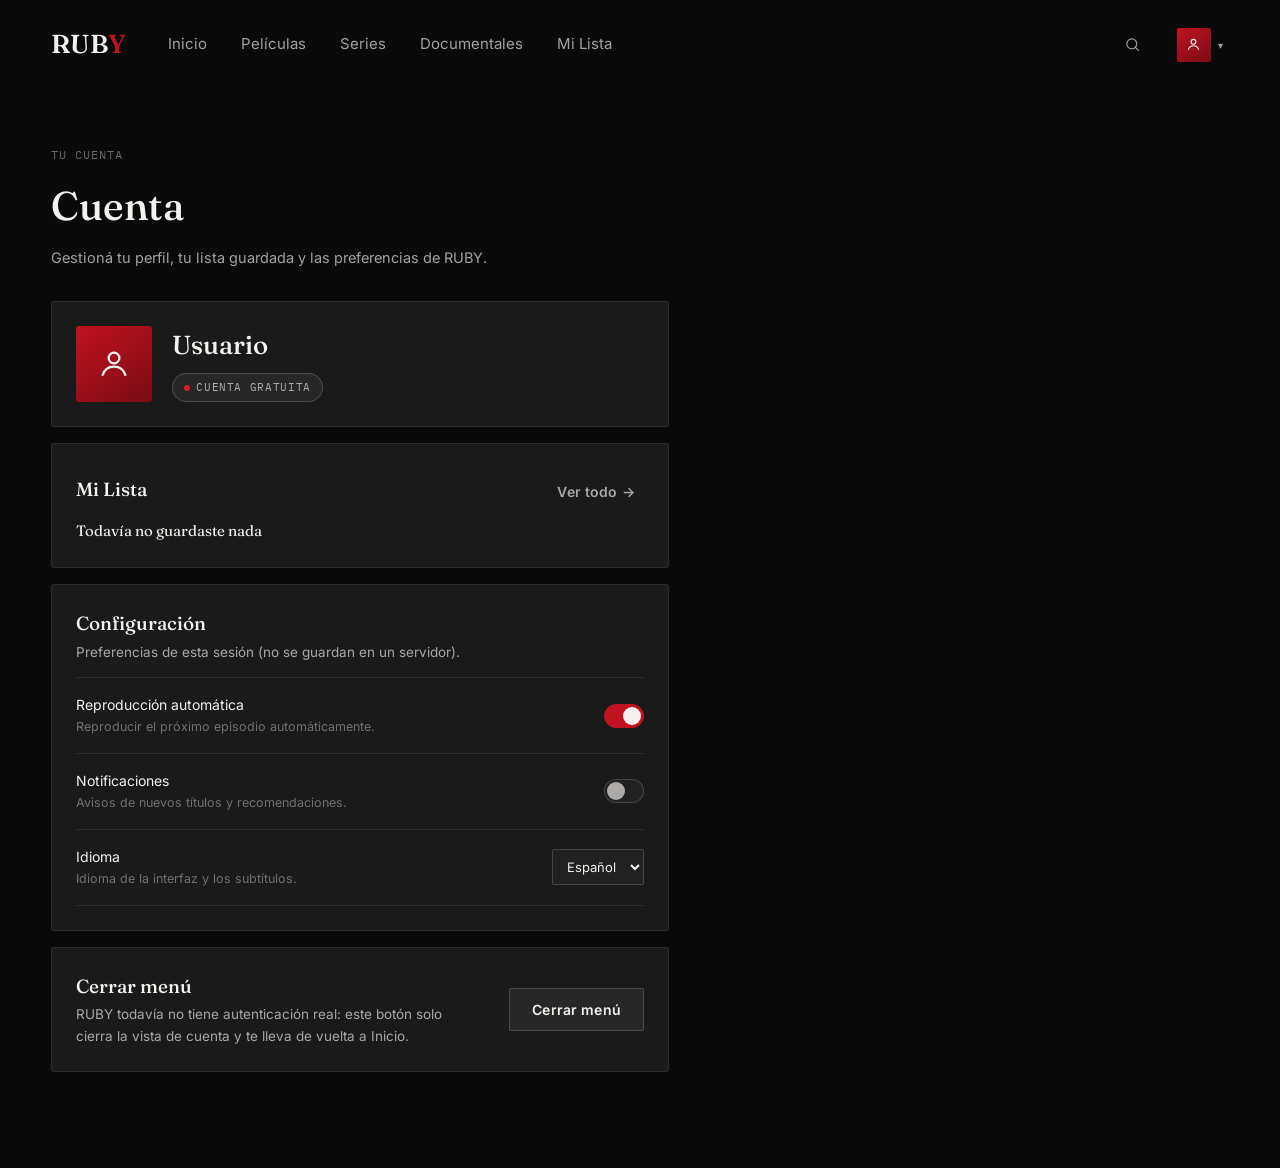
==== cuenta.html @ de13d518 "update" ====
<!DOCTYPE html>
<html lang="es">
<head>
  <meta charset="UTF-8" />
  <meta name="viewport" content="width=device-width, initial-scale=1.0" />
  <title>Cuenta — RUBY</title>
  <meta name="description" content="Gestioná tu perfil, tu lista y las preferencias de RUBY." />

  <link rel="preconnect" href="https://fonts.googleapis.com" />
  <link rel="preconnect" href="https://fonts.gstatic.com" crossorigin />
  <link
    href="https://fonts.googleapis.com/css2?family=Fraunces:ital,wght@0,400;0,500;0,600;1,400&family=Inter:wght@400;500;600;700&family=IBM+Plex+Mono:wght@400;500&display=swap"
    rel="stylesheet"
  />

  <link rel="stylesheet" href="css/styles.css" />
  <link rel="stylesheet" href="css/components.css" />
  <link rel="stylesheet" href="css/detail.css" />
  <link rel="stylesheet" href="css/account.css" />
  <link rel="stylesheet" href="css/responsive.css" />
</head>
<body>
  <a href="#main-content" class="skip-link visually-hidden">Saltar al contenido principal</a>

  <!-- ==================== NAVBAR (same component as index.html) ==================== -->
  <header class="navbar">
    <div class="navbar-inner">
      <a
        href="index.html"
        class="brand"
        data-brand-logo="assets/logo/logo.png"
        aria-label="RUBY, ir al inicio"
      >
        <span class="brand-mark" data-brand-wordmark>RUB<span>Y</span></span>
      </a>

      <nav class="nav-menu" aria-label="Navegación principal">
        <a href="index.html">Inicio</a>
        <a href="peliculas.html">Películas</a>
        <a href="series.html">Series</a>
        <a href="documentales.html">Documentales</a>
        <a href="mi-lista.html">Mi Lista</a>
      </nav>

      <div class="navbar-actions">
        <form class="search-form" data-search-form>
          <input
            type="text"
            class="search-input"
            data-search-input
            placeholder="Buscar títulos, géneros…"
            aria-label="Buscar en RUBY"
          />
          <button
            type="button"
            class="search-trigger"
            data-search-trigger
            aria-expanded="false"
            aria-label="Abrir búsqueda"
          >
            <svg class="icon" viewBox="0 0 24 24" fill="none" stroke="currentColor" stroke-width="1.6">
              <circle cx="11" cy="11" r="7" />
              <line x1="21" y1="21" x2="16.2" y2="16.2" />
            </svg>
          </button>
        </form>

        <div class="profile">
          <button
            type="button"
            class="profile-trigger"
            data-profile-trigger
            aria-expanded="false"
            aria-haspopup="true"
            aria-label="Cuenta de Usuario"
          >
            <span class="profile-avatar" aria-hidden="true">
              <svg viewBox="0 0 24 24" fill="none" stroke="currentColor" stroke-width="1.6">
                <circle cx="12" cy="8.2" r="3.4" />
                <path d="M4.6 19.4c1.15-3.65 3.95-5.7 7.4-5.7s6.25 2.05 7.4 5.7" />
              </svg>
            </span>
            <span class="profile-caret">&#9662;</span>
          </button>
          <div class="profile-menu" data-profile-menu role="menu">
            <a href="cuenta.html" class="profile-menu-header" role="menuitem">
              <span class="profile-avatar" aria-hidden="true">
                <svg viewBox="0 0 24 24" fill="none" stroke="currentColor" stroke-width="1.6">
                  <circle cx="12" cy="8.2" r="3.4" />
                  <path d="M4.6 19.4c1.15-3.65 3.95-5.7 7.4-5.7s6.25 2.05 7.4 5.7" />
                </svg>
              </span>
              <span class="profile-menu-name">Usuario</span>
            </a>
            <div class="profile-menu-divider"></div>
            <a href="mi-lista.html" role="menuitem">Mi Lista</a>
            <a href="cuenta.html" role="menuitem">Cuenta</a>
            <a href="#" role="menuitem" data-logout>Cerrar sesión</a>
          </div>
        </div>
      </div>
    </div>
  </header>

  <main id="main-content">
    <div class="catalog-header">
      <p class="catalog-header__eyebrow">Tu cuenta</p>
      <h1 class="catalog-header__title">Cuenta</h1>
      <p class="catalog-header__text">
        Gestioná tu perfil, tu lista guardada y las preferencias de RUBY.
      </p>
    </div>

    <section class="account" aria-label="Detalles de la cuenta">
      <!-- Avatar + Nombre + Tipo de cuenta -->
      <div class="account-card account-profile">
        <span class="account-avatar" aria-hidden="true">
          <svg viewBox="0 0 24 24" fill="none" stroke="currentColor" stroke-width="1.4">
            <circle cx="12" cy="8.2" r="3.4" />
            <path d="M4.6 19.4c1.15-3.65 3.95-5.7 7.4-5.7s6.25 2.05 7.4 5.7" />
          </svg>
        </span>
        <div>
          <h2 class="account-name">Usuario</h2>
          <span class="account-badge">Cuenta gratuita</span>
        </div>
      </div>

      <!-- Mi Lista -->
      <div class="account-card">
        <div class="account-card-head">
          <h3 class="account-card-title">Mi Lista</h3>
          <a href="mi-lista.html" class="btn btn--text">Ver todo →</a>
        </div>
        <p class="account-card-text">
          <span class="account-list-count" data-account-list-count>—</span>
        </p>
      </div>

      <!-- Configuración -->
      <div class="account-card">
        <h3 class="account-card-title">Configuración</h3>
        <p class="account-card-text">Preferencias de esta sesión (no se guardan en un servidor).</p>
        <ul class="account-settings">
          <li class="account-setting-row">
            <div>
              <p class="account-setting-label">Reproducción automática</p>
              <p class="account-setting-desc">Reproducir el próximo episodio automáticamente.</p>
            </div>
            <button type="button" class="toggle" data-toggle aria-pressed="true" aria-label="Reproducción automática">
              <span class="toggle-knob"></span>
            </button>
          </li>
          <li class="account-setting-row">
            <div>
              <p class="account-setting-label">Notificaciones</p>
              <p class="account-setting-desc">Avisos de nuevos títulos y recomendaciones.</p>
            </div>
            <button type="button" class="toggle" data-toggle aria-pressed="false" aria-label="Notificaciones">
              <span class="toggle-knob"></span>
            </button>
          </li>
          <li class="account-setting-row">
            <div>
              <p class="account-setting-label">Idioma</p>
              <p class="account-setting-desc">Idioma de la interfaz y los subtítulos.</p>
            </div>
            <select class="account-setting-select" data-language-select aria-label="Idioma">
              <option>Español</option>
              <option>Inglés</option>
              <option>Francés</option>
            </select>
          </li>
        </ul>
      </div>

      <!-- Cerrar menú -->
      <div class="account-card account-exit">
        <div>
          <h3 class="account-card-title">Cerrar menú</h3>
          <p class="account-card-text">
            RUBY todavía no tiene autenticación real: este botón solo cierra la vista de cuenta y te lleva de vuelta a Inicio.
          </p>
        </div>
        <button type="button" class="btn btn--ghost" data-close-account>Cerrar menú</button>
      </div>
    </section>
  </main>

  <div class="toast" data-toast></div>

  <script src="js/movies.js"></script>
  <script src="js/series.js"></script>
  <script src="js/lista.js"></script>
  <script src="js/interactions.js"></script>
  <script>
    document.addEventListener("DOMContentLoaded", () => {
      Interactions.init();

      // Mi Lista shortcut — reads the same RubyList store used by
      // mi-lista.html and pelicula.html, no separate data source.
      const countEl = document.querySelector("[data-account-list-count]");
      if (countEl) {
        const total = RubyList.getTitles().length;
        countEl.textContent = total
          ? `${total} título${total === 1 ? "" : "s"} guardado${total === 1 ? "" : "s"}`
          : "Todavía no guardaste nada";
      }

      // Configuración — purely visual, local to this tab, nothing persists.
      document.querySelectorAll("[data-toggle]").forEach((toggle) => {
        toggle.addEventListener("click", () => {
          const isOn = toggle.getAttribute("aria-pressed") === "true";
          toggle.setAttribute("aria-pressed", String(!isOn));
        });
      });

      // Cerrar menú — RUBY has no real authentication, so this just gives
      // feedback and returns the person to Inicio, no backend involved.
      const toast = document.querySelector("[data-toast]");
      const closeBtn = document.querySelector("[data-close-account]");
      if (closeBtn && toast) {
        closeBtn.addEventListener("click", () => {
          toast.textContent = "Cerrando la vista de cuenta…";
          toast.classList.add("toast--visible");
          setTimeout(() => {
            window.location.href = "index.html";
          }, 900);
        });
      }
    });
  </script>
</body>
</html>
---- css/styles.css ----
/* =========================================================================
   RUBY — Design Tokens, Reset & Base Type
   Design tokens, reset, and typographic foundation.
   ========================================================================= */

:root {
  /* Color */
  --color-bg: #0a0a0a;
  --color-bg-elevated: #121212;
  --color-surface: #1a1a1a;
  --color-surface-hi: #212121;
  --color-border: rgba(255, 255, 255, 0.08);
  --color-border-strong: rgba(255, 255, 255, 0.16);

  --color-white: #f3f2ee;
  --color-white-dim: rgba(243, 242, 238, 0.66);
  --color-white-faint: rgba(243, 242, 238, 0.4);

  --color-red: #c1121f;
  --color-red-hi: #d81e2c;
  --color-red-dim: #7a0c15;

  /* Poster tone families — stand in for real artwork */
  --tone-crimson-a: #3a0d12;
  --tone-crimson-b: #150506;
  --tone-slate-a: #23262b;
  --tone-slate-b: #0d0e10;
  --tone-amber-a: #3a2a10;
  --tone-amber-b: #140d04;
  --tone-moss-a: #1e2b1e;
  --tone-moss-b: #0a0f0a;
  --tone-teal-a: #10292b;
  --tone-teal-b: #051212;

  /* Type */
  --font-display: "Fraunces", "Iowan Old Style", "Georgia", serif;
  --font-body: "Inter", -apple-system, BlinkMacSystemFont, "Segoe UI", sans-serif;
  --font-mono: "IBM Plex Mono", "SFMono-Regular", Consolas, monospace;

  /* Layout */
  --gutter: clamp(20px, 4vw, 64px);
  --radius-sm: 3px;
  --radius-xs: 2px;
  --nav-height: 90px;

  /* Motion */
  --ease-out: cubic-bezier(0.16, 1, 0.3, 1);
  --ease-standard: cubic-bezier(0.4, 0, 0.2, 1);
  --dur-fast: 160ms;
  --dur-med: 320ms;
  --dur-slow: 560ms;
}

* {
  box-sizing: border-box;
}

html {
  color-scheme: dark;
  scroll-behavior: smooth;
}

@media (prefers-reduced-motion: reduce) {
  html {
    scroll-behavior: auto;
  }
  *,
  *::before,
  *::after {
    animation-duration: 0.001ms !important;
    animation-iteration-count: 1 !important;
    transition-duration: 0.001ms !important;
    scroll-behavior: auto !important;
  }
}

body {
  margin: 0;
  background: var(--color-bg);
  color: var(--color-white);
  font-family: var(--font-body);
  font-size: 15px;
  line-height: 1.5;
  -webkit-font-smoothing: antialiased;
  text-rendering: optimizeLegibility;
}

img,
svg {
  display: block;
  max-width: 100%;
}

button {
  font-family: inherit;
  color: inherit;
  background: none;
  border: none;
  cursor: pointer;
}

a {
  color: inherit;
  text-decoration: none;
}

ul {
  list-style: none;
  margin: 0;
  padding: 0;
}

h1,
h2,
h3,
p {
  margin: 0;
}

input {
  font-family: inherit;
  color: inherit;
}

::selection {
  background: var(--color-red);
  color: var(--color-white);
}

/* Visible keyboard focus everywhere — never suppressed */
:focus-visible {
  outline: 2px solid var(--color-red-hi);
  outline-offset: 3px;
  border-radius: var(--radius-xs);
}

.visually-hidden {
  position: absolute;
  width: 1px;
  height: 1px;
  padding: 0;
  margin: -1px;
  overflow: hidden;
  clip: rect(0, 0, 0, 0);
  white-space: nowrap;
  border: 0;
}

/* Skip link — hidden like any .visually-hidden content until a keyboard
   user tabs to it, at which point it needs to become visible again. */
.skip-link:focus {
  position: fixed;
  top: 12px;
  left: 12px;
  width: auto;
  height: auto;
  padding: 12px 18px;
  margin: 0;
  overflow: visible;
  clip: auto;
  white-space: normal;
  z-index: 1000;
  background: var(--color-red);
  color: var(--color-white);
  font-size: 13.5px;
  font-weight: 600;
  border-radius: var(--radius-xs);
}

/* Shared meta-row / micro-typography ------------------------------------ */

.meta-row {
  display: flex;
  align-items: center;
  flex-wrap: wrap;
  gap: 6px;
  font-family: var(--font-mono);
  font-size: 12.5px;
  letter-spacing: 0.02em;
  color: var(--color-white-dim);
}

.meta-item {
  white-space: nowrap;
}

.meta-dot {
  color: var(--color-white-faint);
}

.meta-rating {
  color: var(--color-white);
}

.rating-mark {
  color: var(--color-red-hi);
  margin-right: 3px;
  font-size: 11px;
  vertical-align: 1px;
}

.meta-maturity {
  border: 1px solid var(--color-border-strong);
  padding: 1px 6px;
  border-radius: var(--radius-xs);
  font-size: 11px;
}

.genre-tags {
  display: flex;
  flex-wrap: wrap;
  gap: 6px;
}

.genre-tag {
  font-family: var(--font-mono);
  font-size: 11px;
  letter-spacing: 0.03em;
  text-transform: uppercase;
  color: var(--color-white-dim);
  border: 1px solid var(--color-border-strong);
  padding: 3px 8px;
  border-radius: var(--radius-xs);
}

/* Spine badge — RUBY catalog numbering, echoes a numbered film collection */
.spine {
  font-family: var(--font-mono);
  font-size: 10.5px;
  letter-spacing: 0.04em;
  color: var(--color-white-dim);
  background: rgba(10, 10, 10, 0.72);
  border: 1px solid var(--color-border-strong);
  padding: 2px 6px;
  border-radius: var(--radius-xs);
}

/* =========================================================================
   RUBY — Layout: Navbar, Hero, Rows
   Navbar, hero, and the row/section scaffolding.
   ========================================================================= */

/* Navbar ----------------------------------------------------------------- */

.navbar {
  position: fixed;
  top: 0;
  left: 0;
  right: 0;
  z-index: 100;
  height: var(--nav-height);
  display: flex;
  align-items: center;
  padding: 0 var(--gutter);
  background: linear-gradient(
    to bottom,
    rgba(10, 10, 10, 0.9) 0%,
    rgba(10, 10, 10, 0.55) 60%,
    transparent 100%
  );
  transition: background var(--dur-med) var(--ease-standard),
    border-color var(--dur-med) var(--ease-standard);
  border-bottom: 1px solid transparent;
}

.navbar--solid {
  background: rgba(9, 9, 9, 0.92);
  backdrop-filter: none;
  border-bottom: 1px solid var(--color-border);
}

.navbar-inner {
  width: 100%;
  display: flex;
  align-items: center;
  gap: 40px;
}

.brand {
  display: flex;
  align-items: baseline;
  gap: 2px;
  flex-shrink: 0;
}

.brand-mark {
  font-family: var(--font-display);
  font-weight: 600;
  font-size: 26px;
  letter-spacing: 0.01em;
  color: var(--color-white);
}

.brand-mark span {
  color: var(--color-red);
}

.brand-logo-img {
  display: block;
  height: 35px;
  width: auto;
}

.nav-menu {
  display: flex;
  align-items: center;
  gap: 30px;
  flex: 1;
}

.nav-menu a {
  font-size: 15px;
  color: var(--color-white-dim);
  padding: 6px 2px;
  border-bottom: 1px solid transparent;
  transition: color var(--dur-fast) var(--ease-standard),
    border-color var(--dur-fast) var(--ease-standard);
}

.nav-menu a:hover {
  color: var(--color-white);
  border-bottom-color: var(--color-border-strong);
}

.nav-menu a.is-current {
  color: var(--color-white);
  border-bottom-color: var(--color-red);
}

.navbar-actions {
  display: flex;
  align-items: center;
  gap: 20px;
  margin-left: auto;
}

/* Search ------------------------------------------------------------------ */

.search-form {
  display: flex;
  align-items: center;
  position: relative;
}

.search-trigger {
  width: 36px;
  height: 36px;
  display: grid;
  place-items: center;
  border-radius: var(--radius-xs);
  color: var(--color-white-dim);
  transition: color var(--dur-fast) var(--ease-standard);
}

.search-trigger:hover {
  color: var(--color-white);
}

.search-input {
  width: 0;
  opacity: 0;
  pointer-events: none;
  background: var(--color-surface);
  border: 1px solid var(--color-border-strong);
  border-radius: var(--radius-xs);
  padding: 7px 10px;
  font-size: 13px;
  color: var(--color-white);
  transition: width var(--dur-med) var(--ease-out), opacity var(--dur-fast) var(--ease-standard);
  position: absolute;
  right: 38px;
}

.search-input::placeholder {
  color: var(--color-white-faint);
}

.search-form--open .search-input {
  width: 220px;
  opacity: 1;
  pointer-events: auto;
}

/* Profile ------------------------------------------------------------------ */

.profile {
  position: relative;
}

.profile-trigger {
  display: flex;
  align-items: center;
  gap: 7px;
}

.profile-avatar {
  width: 34px;
  height: 34px;
  border-radius: var(--radius-xs);
  background: linear-gradient(145deg, var(--color-red), var(--color-red-dim, #7a0c15));
  display: grid;
  place-items: center;
  font-family: var(--font-display);
  font-size: 14px;
  font-weight: 600;
  color: var(--color-white);
  flex-shrink: 0;
}

.profile-avatar svg {
  width: 17px;
  height: 17px;
}

.profile-caret {
  color: var(--color-white-dim);
  font-size: 10px;
  transition: transform var(--dur-fast) var(--ease-standard);
}

.profile-trigger[aria-expanded="true"] .profile-caret {
  transform: rotate(180deg);
}

.profile-menu {
  position: absolute;
  top: calc(100% + 14px);
  right: 0;
  min-width: 200px;
  background: var(--color-surface);
  border: 1px solid var(--color-border-strong);
  border-radius: var(--radius-sm);
  padding: 6px;
  opacity: 0;
  visibility: hidden;
  transform: translateY(-6px);
  transition: opacity var(--dur-fast) var(--ease-out),
    transform var(--dur-fast) var(--ease-out), visibility var(--dur-fast);
}

.profile-menu--open {
  opacity: 1;
  visibility: visible;
  transform: translateY(0);
}

.profile-menu-header {
  display: flex;
  align-items: center;
  gap: 10px;
  padding: 8px;
  border-radius: var(--radius-xs);
}

.profile-menu-header .profile-avatar {
  width: 30px;
  height: 30px;
}

.profile-menu-header .profile-avatar svg {
  width: 15px;
  height: 15px;
}

.profile-menu-name {
  font-size: 13.5px;
  font-weight: 600;
  color: var(--color-white);
}

.profile-menu a {
  display: block;
  padding: 9px 10px;
  font-size: 13px;
  color: var(--color-white-dim);
  border-radius: var(--radius-xs);
}

.profile-menu a:hover,
.profile-menu-header:hover {
  background: var(--color-surface-hi);
  color: var(--color-white);
}

.profile-menu-divider {
  height: 1px;
  background: var(--color-border);
  margin: 6px 4px;
}

/* Hero --------------------------------------------------------------------- */

/* Hero Slider ------------------------------------------------------------ */

.hero-slider {
  position: relative;
  height: 88vh;
  min-height: 560px;
  overflow: hidden;
}

.hero-slides {
  position: relative;
  width: 100%;
  height: 100%;
}

.hero-slide {
  position: absolute;
  inset: 0;
  display: flex;
  align-items: flex-end;
  opacity: 0;
  pointer-events: none;
  transition: opacity var(--dur-slow) var(--ease-standard);
}

.hero-slide--active {
  opacity: 1;
  pointer-events: auto;
}

.hero-backdrop {
  position: absolute;
  inset: 0;
  z-index: 0;
}

.hero-backdrop::before {
  content: "";
  position: absolute;
  inset: 0;
  background: radial-gradient(120% 90% at 78% 20%, var(--tone-a, #2a2a2a) 0%, var(--tone-b, #0a0a0a) 62%);
}

.backdrop--tone-crimson {
  --tone-a: var(--tone-crimson-a);
  --tone-b: var(--tone-crimson-b);
}

.hero-backdrop-img {
  position: absolute;
  inset: 0;
  width: 100%;
  height: 100%;
  object-fit: cover;
  opacity: 0;
  transition: opacity var(--dur-slow) var(--ease-standard);
}

.hero-backdrop-img.is-loaded {
  opacity: 1;
}

.hero-backdrop::after {
  content: "";
  position: absolute;
  inset: 0;
  background: linear-gradient(
    to top,
    var(--color-bg) 0%,
    rgba(10, 10, 10, 0.55) 38%,
    rgba(10, 10, 10, 0.15) 62%,
    rgba(10, 10, 10, 0.55) 100%
  );
}

.hero-grain {
  position: absolute;
  inset: 0;
  opacity: 0.05;
  mix-blend-mode: overlay;
  pointer-events: none;
}

.hero-content {
  position: relative;
  z-index: 1;
  width: 100%;
  padding: 0 var(--gutter) 72px;
  max-width: 760px;
}

.hero-spine {
  display: inline-block;
  margin-bottom: 18px;
}

.hero-title {
  font-family: var(--font-display);
  font-weight: 500;
  font-size: clamp(40px, 6vw, 76px);
  line-height: 1.02;
  letter-spacing: -0.01em;
  color: var(--color-white);
  margin-bottom: 14px;
}

.hero-tagline {
  font-family: var(--font-display);
  font-style: italic;
  font-weight: 400;
  font-size: 17px;
  color: var(--color-white-dim);
  margin-bottom: 18px;
}

.hero-meta {
  display: flex;
  align-items: center;
  flex-wrap: wrap;
  gap: 10px;
  margin-bottom: 20px;
}

.hero-genres {
  font-family: var(--font-mono);
  font-size: 12.5px;
  color: var(--color-white-dim);
  letter-spacing: 0.02em;
}

.hero-description {
  font-size: 15.5px;
  line-height: 1.6;
  color: var(--color-white-dim);
  max-width: 52ch;
  margin-bottom: 30px;
}

.hero-actions {
  display: flex;
  align-items: center;
  gap: 12px;
  flex-wrap: wrap;
}

/* Hero Slider — arrows & dots --------------------------------------------- */

.hero-arrow {
  position: absolute;
  top: 50%;
  transform: translateY(-50%);
  z-index: 2;
  width: 44px;
  height: 44px;
  display: grid;
  place-items: center;
  font-size: 22px;
  color: var(--color-white);
  background: rgba(10, 10, 10, 0.35);
  border: 1px solid var(--color-border-strong);
  border-radius: var(--radius-sm);
  opacity: 0;
  transition: opacity var(--dur-fast) var(--ease-standard),
    background var(--dur-fast) var(--ease-standard);
}

.hero-slider:hover .hero-arrow,
.hero-slider:focus-within .hero-arrow {
  opacity: 1;
}

.hero-arrow:hover {
  background: rgba(10, 10, 10, 0.6);
}

.hero-arrow--prev {
  left: var(--gutter);
}

.hero-arrow--next {
  right: var(--gutter);
}

.hero-dots {
  position: absolute;
  z-index: 2;
  right: var(--gutter);
  bottom: 28px;
  display: flex;
  align-items: center;
  gap: 8px;
}

.hero-dot {
  width: 22px;
  height: 3px;
  border-radius: 2px;
  background: rgba(255, 255, 255, 0.28);
  transition: background var(--dur-fast) var(--ease-standard),
    width var(--dur-fast) var(--ease-standard);
}

.hero-dot:hover {
  background: rgba(255, 255, 255, 0.5);
}

.hero-dot--active {
  width: 34px;
  background: var(--color-red);
}

/* Rows ----------------------------------------------------------------------- */

.rows {
  position: relative;
  z-index: 1;
  padding: 8px 0 96px;
  margin-top: -64px;
}

.row {
  margin-bottom: 56px;
}

.row-header {
  display: flex;
  align-items: baseline;
  justify-content: space-between;
  padding: 0 var(--gutter);
  margin-bottom: 18px;
}

.row-title {
  font-family: var(--font-display);
  font-weight: 500;
  font-size: 26px;
  letter-spacing: -0.005em;
  color: var(--color-white);
}

.row-track-wrap {
  position: relative;
}

.row-scroller {
  display: flex;
  gap: 20px;
  overflow-x: auto;
  scroll-snap-type: x proximity;
  padding: 8px var(--gutter) 18px;
  scrollbar-width: none;
}

.row-scroller::-webkit-scrollbar {
  display: none;
}

.row-nav {
  position: absolute;
  top: 0;
  bottom: 18px;
  width: 60px;
  display: flex;
  align-items: center;
  justify-content: center;
  font-size: 24px;
  color: var(--color-white);
  background: linear-gradient(to right, var(--color-bg) 10%, transparent);
  opacity: 0;
  pointer-events: none;
  transition: opacity var(--dur-fast) var(--ease-standard);
  z-index: 2;
}

.row-nav--next {
  right: 0;
  background: linear-gradient(to left, var(--color-bg) 10%, transparent);
}

.row-nav--prev {
  left: 0;
}

.row-track-wrap:hover .row-nav {
  opacity: 1;
  pointer-events: auto;
}

.row-nav--hidden {
  opacity: 0 !important;
  pointer-events: none;
}
---- css/components.css ----
/* =========================================================================
   RUBY — Components
   Buttons, poster cards, poster tone gradients, hover-detail card.
   ========================================================================= */

/* Buttons ------------------------------------------------------------------ */

.btn {
  display: inline-flex;
  align-items: center;
  gap: 8px;
  padding: 12px 22px;
  font-size: 14px;
  font-weight: 600;
  letter-spacing: 0.01em;
  border-radius: var(--radius-xs);
  transition: background var(--dur-fast) var(--ease-standard),
    border-color var(--dur-fast) var(--ease-standard),
    color var(--dur-fast) var(--ease-standard),
    transform var(--dur-fast) var(--ease-out);
}

.btn:active {
  transform: scale(0.98);
}

.btn--primary {
  background: var(--color-white);
  color: #111;
  border: 1px solid var(--color-white);
}

.btn--primary:hover {
  background: #d8d6d0;
}

.btn--ghost {
  background: rgba(255, 255, 255, 0.06);
  color: var(--color-white);
  border: 1px solid var(--color-border-strong);
}

.btn--ghost:hover {
  background: rgba(255, 255, 255, 0.12);
}

.btn--text {
  background: transparent;
  color: var(--color-white-dim);
  border: 1px solid transparent;
  padding: 12px 8px;
}

.btn--text:hover {
  color: var(--color-white);
}

.btn--details {
  width: 100%;
  justify-content: center;
  background: var(--color-red);
  color: var(--color-white);
  border: 1px solid var(--color-red);
  margin-top: 14px;
}

.btn--details:hover {
  background: var(--color-red-hi);
  border-color: var(--color-red-hi);
}

.icon {
  width: 17px;
  height: 17px;
  flex-shrink: 0;
}

/* Poster tone gradients ------------------------------------------------------ */

.poster--tone-crimson,
.hover-card__poster.poster--tone-crimson {
  background: linear-gradient(155deg, var(--tone-crimson-a) 0%, var(--tone-crimson-b) 100%);
}
.poster--tone-slate,
.hover-card__poster.poster--tone-slate {
  background: linear-gradient(155deg, var(--tone-slate-a) 0%, var(--tone-slate-b) 100%);
}
.poster--tone-amber,
.hover-card__poster.poster--tone-amber {
  background: linear-gradient(155deg, var(--tone-amber-a) 0%, var(--tone-amber-b) 100%);
}
.poster--tone-moss,
.hover-card__poster.poster--tone-moss {
  background: linear-gradient(155deg, var(--tone-moss-a) 0%, var(--tone-moss-b) 100%);
}
.poster--tone-teal,
.hover-card__poster.poster--tone-teal {
  background: linear-gradient(155deg, var(--tone-teal-a) 0%, var(--tone-teal-b) 100%);
}

/* Poster card ---------------------------------------------------------------- */

.card {
  display: block;
  flex: 0 0 auto;
  width: 250px;
  scroll-snap-align: start;
  cursor: pointer;
  border-radius: var(--radius-sm);
}

.poster {
  position: relative;
  aspect-ratio: 2 / 3;
  border-radius: var(--radius-sm);
  overflow: hidden;
  border: 1px solid var(--color-border);
  transition: transform var(--dur-med) var(--ease-out),
    border-color var(--dur-med) var(--ease-standard),
    box-shadow var(--dur-med) var(--ease-out);
}

.poster-inner {
  position: absolute;
  inset: 0;
  display: grid;
  place-items: center;
}

.poster-initial {
  font-family: var(--font-display);
  font-weight: 500;
  font-size: 74px;
  color: rgba(243, 242, 238, 0.14);
}

.poster-img {
  position: absolute;
  inset: 0;
  width: 100%;
  height: 100%;
  object-fit: cover;
  opacity: 0;
  transition: opacity var(--dur-slow) var(--ease-standard);
}

.poster-img.is-loaded {
  opacity: 1;
}

.poster .spine {
  position: absolute;
  left: 8px;
  bottom: 8px;
}

.card-info {
  padding: 13px 2px 0;
}

.card-title {
  font-size: 16px;
  font-weight: 600;
  color: var(--color-white);
  margin-bottom: 5px;
  white-space: nowrap;
  overflow: hidden;
  text-overflow: ellipsis;
}

.card .meta-row {
  font-size: 13.5px;
}

.card:hover .poster,
.card:focus-visible .poster,
.card--active .poster {
  transform: scale(1.045);
  border-color: var(--color-border-strong);
  box-shadow: 0 18px 40px -12px rgba(0, 0, 0, 0.7);
  z-index: 5;
}

/* Floating hover-detail card -------------------------------------------------- */

.hover-card {
  position: fixed;
  width: 270px;
  /* Explicitly above every row/card stacking context (.rows sits at 1,
     row-nav at 2, navbar at 100) so it can never end up behind a poster,
     while staying below the toast (300) and skip-link (1000). */
  z-index: 260;
  background: var(--color-surface);
  border: 1px solid var(--color-border-strong);
  border-radius: var(--radius-sm);
  box-shadow: 0 24px 60px -16px rgba(0, 0, 0, 0.8);
  opacity: 0;
  visibility: hidden;
  transform: scale(0.94) translateY(6px);
  transform-origin: var(--origin-x, 50%) 100%;
  transition: opacity var(--dur-med) var(--ease-out),
    transform var(--dur-med) var(--ease-out), visibility var(--dur-med);
  pointer-events: none;
  overflow: hidden;
}

.hover-card--visible {
  opacity: 1;
  visibility: visible;
  transform: scale(1) translateY(0);
  pointer-events: auto;
}

.hover-card__poster {
  position: relative;
  aspect-ratio: 16 / 8;
  display: grid;
  place-items: center;
}

.hover-card__poster-img {
  position: absolute;
  inset: 0;
  width: 100%;
  height: 100%;
  object-fit: cover;
  opacity: 0;
  transition: opacity var(--dur-slow) var(--ease-standard);
}

.hover-card__poster-img.is-loaded {
  opacity: 1;
}

.hover-card__initial {
  font-family: var(--font-display);
  font-weight: 500;
  font-size: 37px;
  color: rgba(243, 242, 238, 0.16);
}

.hover-card__spine {
  position: absolute;
  left: 10px;
  bottom: 10px;
  font-family: var(--font-mono);
  font-size: 10.5px;
  letter-spacing: 0.04em;
  color: var(--color-white-dim);
  background: rgba(10, 10, 10, 0.72);
  border: 1px solid var(--color-border-strong);
  padding: 2px 6px;
  border-radius: var(--radius-xs);
}

.hover-card__body {
  padding: 15px;
}

.hover-card__title {
  font-family: var(--font-display);
  font-weight: 500;
  font-size: 18.5px;
  color: var(--color-white);
  margin-bottom: 7px;
}

.hover-card__meta {
  margin-bottom: 10px;
}

.hover-card__genres {
  margin-bottom: 11px;
}

.hover-card__desc {
  font-size: 14px;
  line-height: 1.5;
  color: var(--color-white-dim);
}

.hover-card .btn--details {
  padding: 11px 20px;
  font-size: 15px;
  margin-top: 12px;
}

/* Catalog page header ------------------------------------------------------
   Used by pages that list titles without a hero slider above them
   (series.html, mi-lista.html) — a plain title + intro line that clears
   the fixed navbar on its own. */

.catalog-header {
  padding: calc(var(--nav-height) + 56px) var(--gutter) 8px;
  max-width: 640px;
}

.catalog-header__eyebrow {
  font-family: var(--font-mono);
  font-size: 12px;
  letter-spacing: 0.08em;
  text-transform: uppercase;
  color: var(--color-white-faint);
  margin-bottom: 12px;
}

.catalog-header__title {
  font-family: var(--font-display);
  font-weight: 500;
  font-size: 40px;
  color: var(--color-white);
  margin-bottom: 10px;
}

.catalog-header__text {
  font-size: 14.5px;
  line-height: 1.6;
  color: var(--color-white-dim);
  max-width: 56ch;
}

/* .rows normally carries a negative top margin to blend into the hero
   slider above it (see styles.css) — pages with a plain header instead
   need that reset so rows don't get pulled up under the title. */
.rows--flat {
  margin-top: 0;
}
---- css/detail.css ----
/* =========================================================================
   RUBY — Detail Page
   Banner, factsheet, related rows spacing, toast, not-found state.
   ========================================================================= */

/* Banner --------------------------------------------------------------------- */

.movie-banner {
  position: relative;
  min-height: 62vh;
  display: flex;
  align-items: flex-end;
  overflow: hidden;
  padding-top: var(--nav-height);
}

.movie-banner-backdrop {
  position: absolute;
  inset: 0;
  z-index: 0;
}

.movie-banner-backdrop::before {
  content: "";
  position: absolute;
  inset: 0;
  background: radial-gradient(120% 90% at 82% 12%, var(--tone-a, #2a2a2a) 0%, var(--tone-b, #0a0a0a) 60%);
}

.movie-banner-backdrop::after {
  content: "";
  position: absolute;
  inset: 0;
  background: linear-gradient(
    to top,
    var(--color-bg) 0%,
    rgba(10, 10, 10, 0.5) 42%,
    rgba(10, 10, 10, 0.2) 68%,
    rgba(10, 10, 10, 0.6) 100%
  );
}

.movie-banner-backdrop-img {
  position: absolute;
  inset: 0;
  width: 100%;
  height: 100%;
  object-fit: cover;
  opacity: 0;
  transition: opacity var(--dur-slow) var(--ease-standard);
}

.movie-banner-backdrop-img.is-loaded {
  opacity: 1;
}

.movie-banner-content {
  position: relative;
  z-index: 1;
  width: 100%;
  display: flex;
  align-items: flex-end;
  gap: 32px;
  padding: 0 var(--gutter) 56px;
}

.movie-poster-frame {
  flex: 0 0 auto;
  width: 200px;
  display: none; /* shown from tablet breakpoint up, see responsive.css */
}

.movie-poster {
  position: relative;
  aspect-ratio: 2 / 3;
  border-radius: var(--radius-sm);
  overflow: hidden;
  border: 1px solid var(--color-border-strong);
  box-shadow: 0 28px 60px -16px rgba(0, 0, 0, 0.75);
}

.movie-poster .poster-inner {
  position: absolute;
  inset: 0;
  display: grid;
  place-items: center;
}

.movie-poster .poster-initial {
  font-family: var(--font-display);
  font-weight: 500;
  font-size: 64px;
  color: rgba(243, 242, 238, 0.14);
}

.movie-poster .spine {
  position: absolute;
  left: 10px;
  bottom: 10px;
}

.movie-banner-info {
  flex: 1 1 auto;
  min-width: 0;
  max-width: 720px;
}

.movie-title {
  font-family: var(--font-display);
  font-weight: 500;
  font-size: clamp(32px, 4.6vw, 54px);
  line-height: 1.04;
  letter-spacing: -0.01em;
  color: var(--color-white);
  margin-bottom: 10px;
}

.movie-tagline {
  font-family: var(--font-display);
  font-style: italic;
  font-size: 16px;
  color: var(--color-white-dim);
  margin-bottom: 14px;
}

.movie-meta {
  display: flex;
  align-items: center;
  flex-wrap: wrap;
  gap: 10px;
  margin-bottom: 14px;
}

.movie-genre-tags {
  margin-bottom: 24px;
}

.movie-actions {
  display: flex;
  align-items: center;
  flex-wrap: wrap;
  gap: 12px;
}

.btn[aria-pressed="true"] {
  background: rgba(193, 18, 31, 0.16);
  border-color: var(--color-red);
  color: var(--color-white);
}

/* Synopsis + factsheet ---------------------------------------------------- */

.movie-details {
  padding: 48px var(--gutter) 8px;
}

.movie-details-grid {
  display: grid;
  grid-template-columns: minmax(0, 1fr) minmax(0, 320px);
  gap: 56px;
  max-width: 1180px;
}

.section-label {
  font-family: var(--font-mono);
  font-size: 12px;
  letter-spacing: 0.08em;
  text-transform: uppercase;
  color: var(--color-white-faint);
  margin-bottom: 14px;
}

.movie-synopsis p {
  font-size: 16px;
  line-height: 1.75;
  color: var(--color-white-dim);
  max-width: 62ch;
}

.factsheet {
  margin: 0;
  border-top: 1px solid var(--color-border);
}

.factsheet-row {
  display: grid;
  grid-template-columns: 100px 1fr;
  gap: 16px;
  padding: 12px 0;
  border-bottom: 1px solid var(--color-border);
}

.factsheet-row dt {
  font-family: var(--font-mono);
  font-size: 11.5px;
  letter-spacing: 0.03em;
  text-transform: uppercase;
  color: var(--color-white-faint);
}

.factsheet-row dd {
  margin: 0;
  font-size: 13.5px;
  color: var(--color-white);
  line-height: 1.5;
}

/* Related rows sit lower on this page, no negative overlap like the home hero */
.movie-details + .rows {
  margin-top: 8px;
  padding-top: 8px;
}

/* Toast --------------------------------------------------------------------- */

.toast {
  position: fixed;
  left: 50%;
  bottom: 28px;
  transform: translate(-50%, 12px);
  z-index: 300;
  background: var(--color-surface);
  border: 1px solid var(--color-border-strong);
  color: var(--color-white);
  font-size: 13px;
  padding: 11px 18px;
  border-radius: var(--radius-sm);
  opacity: 0;
  pointer-events: none;
  transition: opacity var(--dur-med) var(--ease-out), transform var(--dur-med) var(--ease-out);
}

.toast--visible {
  opacity: 1;
  transform: translate(-50%, 0);
}

/* Not found ------------------------------------------------------------------ */

.not-found {
  min-height: 70vh;
  display: flex;
  flex-direction: column;
  align-items: flex-start;
  justify-content: center;
  padding: 0 var(--gutter);
  max-width: 520px;
}

/* The `hidden` attribute and the `.not-found` class have equal
   specificity, so without this rule the display:flex above wins the
   cascade and the 404 state paints for a frame before detail.js decides
   whether to show it. This rule is what fixes that flash. */
.not-found[hidden] {
  display: none;
}

.not-found__eyebrow {
  font-family: var(--font-mono);
  font-size: 12px;
  letter-spacing: 0.08em;
  text-transform: uppercase;
  color: var(--color-red-hi);
  margin-bottom: 12px;
}

.not-found__title {
  font-family: var(--font-display);
  font-weight: 500;
  font-size: 32px;
  color: var(--color-white);
  margin-bottom: 10px;
}

.not-found__text {
  font-size: 14.5px;
  color: var(--color-white-dim);
  margin-bottom: 26px;
  line-height: 1.6;
}
---- css/account.css ----
/* =========================================================================
   RUBY — Account page
   Streaming-platform-style "Cuenta" view: profile summary, Mi Lista
   shortcut, mock settings and the (non-authenticated) exit action.
   ========================================================================= */

.account {
  padding: 24px var(--gutter) 96px;
  max-width: 720px;
  display: flex;
  flex-direction: column;
  gap: 16px;
}

.account-card {
  background: var(--color-surface);
  border: 1px solid var(--color-border);
  border-radius: var(--radius-sm);
  padding: 24px;
}

.account-card-head {
  display: flex;
  align-items: center;
  justify-content: space-between;
  gap: 12px;
  margin-bottom: 4px;
}

.account-card-title {
  font-family: var(--font-display);
  font-weight: 500;
  font-size: 19px;
  color: var(--color-white);
  margin: 0 0 4px;
}

.account-card-text {
  font-size: 13.5px;
  line-height: 1.6;
  color: var(--color-white-dim);
  margin: 0;
}

/* Profile summary ------------------------------------------------------- */

.account-profile {
  display: flex;
  align-items: center;
  gap: 20px;
}

.account-avatar {
  width: 76px;
  height: 76px;
  flex-shrink: 0;
  border-radius: var(--radius-sm);
  background: linear-gradient(145deg, var(--color-red), var(--color-red-dim, #7a0c15));
  display: grid;
  place-items: center;
  color: var(--color-white);
}

.account-avatar svg {
  width: 38px;
  height: 38px;
}

.account-name {
  font-family: var(--font-display);
  font-weight: 500;
  font-size: 26px;
  color: var(--color-white);
  margin: 0 0 8px;
}

.account-badge {
  display: inline-flex;
  align-items: center;
  gap: 6px;
  font-family: var(--font-mono);
  font-size: 11px;
  letter-spacing: 0.06em;
  text-transform: uppercase;
  color: var(--color-white-dim);
  background: rgba(255, 255, 255, 0.06);
  border: 1px solid var(--color-border-strong);
  border-radius: 999px;
  padding: 5px 11px;
}

.account-badge::before {
  content: "";
  width: 6px;
  height: 6px;
  border-radius: 50%;
  background: var(--color-red-hi);
}

/* Mi Lista shortcut ------------------------------------------------------- */

.account-list-count {
  font-family: var(--font-display);
  font-size: 15px;
  color: var(--color-white);
}

/* Configuración ------------------------------------------------------------ */

.account-settings {
  list-style: none;
  margin: 14px 0 0;
  padding: 0;
  border-top: 1px solid var(--color-border);
}

.account-setting-row {
  display: flex;
  align-items: center;
  justify-content: space-between;
  gap: 16px;
  padding: 16px 0;
  border-bottom: 1px solid var(--color-border);
}

.account-setting-label {
  font-size: 14px;
  color: var(--color-white);
  margin: 0 0 3px;
}

.account-setting-desc {
  font-size: 12.5px;
  color: var(--color-white-faint);
  margin: 0;
}

.account-setting-select {
  background: var(--color-surface-hi);
  color: var(--color-white);
  border: 1px solid var(--color-border-strong);
  border-radius: var(--radius-xs);
  padding: 8px 10px;
  font-size: 13px;
  font-family: var(--font-body);
}

/* Custom toggle switch, mirrors native checkbox semantics via aria-pressed */

.toggle {
  position: relative;
  width: 40px;
  height: 24px;
  flex-shrink: 0;
  border-radius: 999px;
  background: var(--color-surface-hi);
  border: 1px solid var(--color-border-strong);
  transition: background var(--dur-fast) var(--ease-standard);
}

.toggle-knob {
  position: absolute;
  top: 2px;
  left: 2px;
  width: 18px;
  height: 18px;
  border-radius: 50%;
  background: var(--color-white-dim);
  transition: transform var(--dur-fast) var(--ease-out), background var(--dur-fast);
}

.toggle[aria-pressed="true"] {
  background: var(--color-red);
  border-color: var(--color-red);
}

.toggle[aria-pressed="true"] .toggle-knob {
  transform: translateX(16px);
  background: var(--color-white);
}

/* Cerrar menú -------------------------------------------------------------- */

.account-exit {
  display: flex;
  align-items: center;
  justify-content: space-between;
  gap: 20px;
}

.account-exit .account-card-text {
  max-width: 42ch;
}
---- css/responsive.css ----
/* =========================================================================
   RUBY — Responsive
   ========================================================================= */

@media (max-width: 1024px) {
  .card {
    width: 210px;
  }

  .hero {
    height: 82vh;
  }
}

@media (max-width: 860px) {
  .nav-menu {
    display: none;
  }

  .navbar-inner {
    gap: 16px;
  }

  .hero-content {
    max-width: 100%;
  }

  .hero-description {
    max-width: 46ch;
  }
}

@media (max-width: 640px) {
  :root {
    --nav-height: 76px;
  }

  .brand-mark {
    font-size: 21px;
  }

  .search-input {
    width: 0;
  }

  .search-form--open .search-input {
    width: 150px;
  }

  .hero {
    height: 76vh;
    min-height: 480px;
  }

  .hero-title {
    font-size: clamp(32px, 10vw, 46px);
  }

  .hero-description {
    font-size: 14px;
    margin-bottom: 22px;
  }

  .hero-actions {
    gap: 8px;
  }

  .btn {
    padding: 10px 16px;
    font-size: 13px;
  }

  .rows {
    margin-top: -40px;
  }

  .card {
    width: 178px;
  }

  .row-title {
    font-size: 20px;
  }

  .row-nav {
    display: none;
  }

  .hover-card {
    width: 235px;
  }
}

@media (max-width: 400px) {
  .card {
    width: 160px;
  }

  .poster-initial {
    font-size: 50px;
  }
}

/* ---- Detail page ------------------------------------------------------- */

@media (min-width: 640px) {
  .movie-poster-frame {
    display: block;
  }
}

@media (max-width: 860px) {
  .movie-details-grid {
    grid-template-columns: 1fr;
    gap: 32px;
  }
}

@media (max-width: 640px) {
  .movie-banner {
    min-height: 52vh;
  }

  .movie-banner-content {
    gap: 20px;
  }

  .movie-poster-frame {
    width: 130px;
  }

  .movie-details {
    padding-top: 32px;
  }

  .factsheet-row {
    grid-template-columns: 84px 1fr;
  }
}
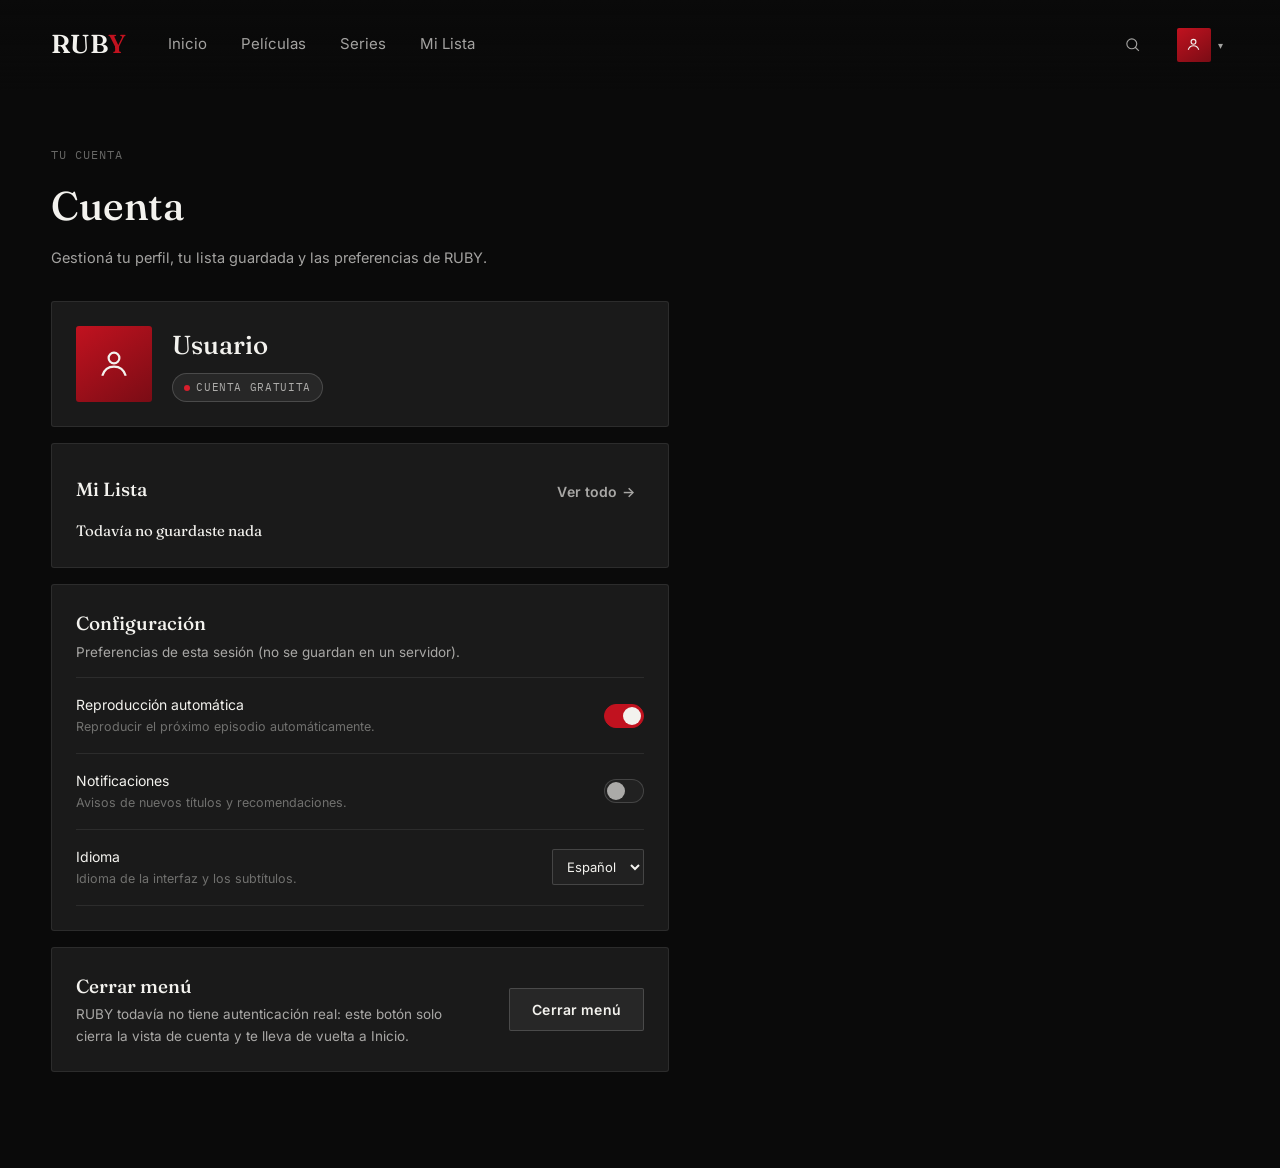
==== commit f5ce63eb: "update" ====
--- a/cuenta.html
+++ b/cuenta.html
@@ -38,7 +38,6 @@
         <a href="index.html">Inicio</a>
         <a href="peliculas.html">Películas</a>
         <a href="series.html">Series</a>
-        <a href="documentales.html">Documentales</a>
         <a href="mi-lista.html">Mi Lista</a>
       </nav>
 
